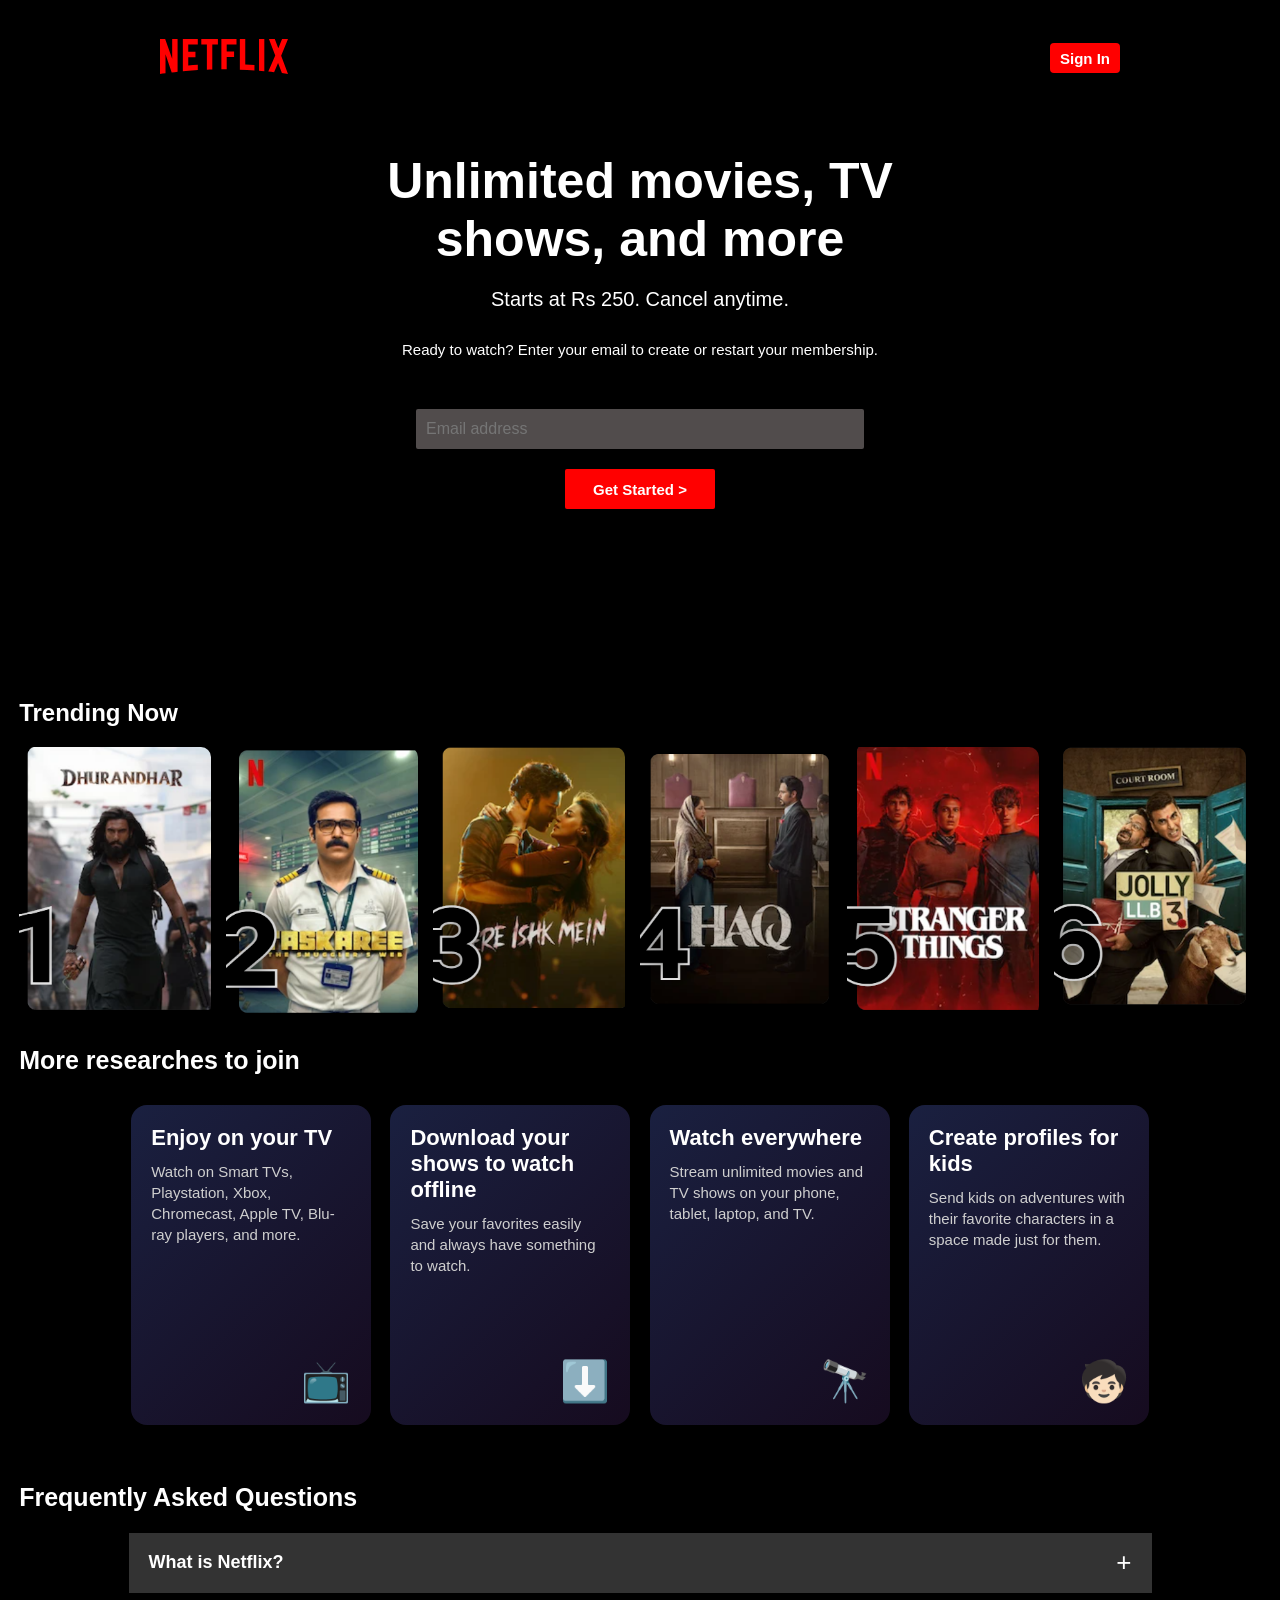
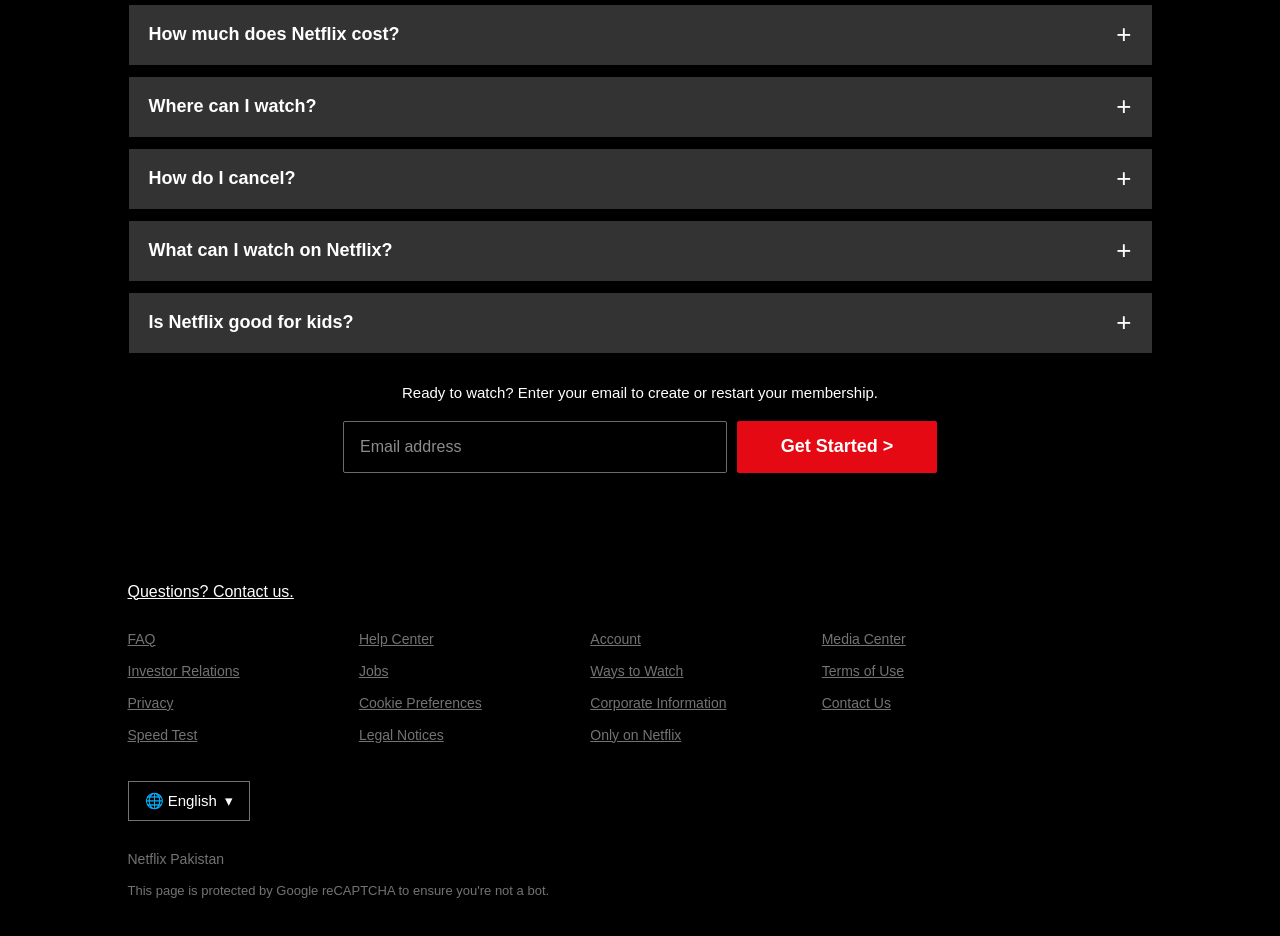
==== index.html @ a63647f4 "Initial commit" ====
<!DOCTYPE html>
<html lang="en">
<head>
    <meta charset="UTF-8">
    <meta name="viewport" content="width=device-width, initial-scale=1.0">
    <title>Netflix_Clon</title>
    <link rel="stylesheet" href="index.css">
</head>
<body>
    <div class="main-wrap">
        <div class="main">
            <nav>
                <span><img src="Items/logo.svg" alt="logo"></span>
                <div>
                    <a href="login.html"><button class="b"><b>Sign In</b></button></a>
                </div>
            </nav>
            <div class="box"></div>
            <div class="data">
                <span>Unlimited movies, TV <br>shows, and more<br></span>
                <span>Starts at Rs 250. Cancel anytime.</span>
                <span>Ready to watch? Enter your email to create or restart your membership.</span>
                <div>
                    <input type="email" placeholder="Email address" class="email"><br>
                    <button class="bt"><b>Get Started  ></b></button>
                </div>
            </div>
        </div>
    </div>

    <div class="content-wrap">
        <div class="trending-now">
            <h2>Trending Now</h2>
            <div class="slider">
                <div class="card m1"></div>
                <div class="card m2"></div>
                <div class="card m3"></div>
                <div class="card m4"></div>
                <div class="card m5"></div>
                <div class="card m6"></div>
                <div class="card m7"></div>
                <div class="card m8"></div>
            </div>
        </div>

        <div class="mm"><b>More researches to join</b></div>

        <div class="lower">
            <div class="reason-box">
                <div class="reason-text">
                    <h2>Enjoy on your TV</h2>
                    <p>Watch on Smart TVs, Playstation, Xbox, Chromecast, Apple TV, Blu-ray players, and more.</p>
                </div>
                <div class="reason-icon">📺</div>
            </div>

            <div class="reason-box">
                <div class="reason-text">
                    <h2>Download your shows to watch offline</h2>
                    <p>Save your favorites easily and always have something to watch.</p>
                </div>
                <div class="reason-icon">⬇️</div>
            </div>

            <div class="reason-box">
                <div class="reason-text">
                    <h2>Watch everywhere</h2>
                    <p>Stream unlimited movies and TV shows on your phone, tablet, laptop, and TV.</p>
                </div>
                <div class="reason-icon">🔭</div>
            </div>

            <div class="reason-box">
                <div class="reason-text">
                    <h2>Create profiles for kids</h2>
                    <p>Send kids on adventures with their favorite characters in a space made just for them.</p>
                </div>
                <div class="reason-icon">🧒🏻</div>
            </div>
        </div>

        <div class="faq-heading"><b>Frequently Asked Questions</b></div>

        <div class="bottom">
            <div class="faq-item">
                <div class="faq-question" onclick="toggleFAQ(this)">
                    <span>What is Netflix?</span>
                    <span class="faq-icon">+</span>
                </div>
                <div class="faq-answer">
                    <p>Netflix is a streaming service that offers a wide variety of award-winning TV shows, movies, anime, documentaries, and more on thousands of internet-connected devices.</p>
                    <p>You can watch as much as you want, whenever you want without a single commercial – all for one low monthly price. There's always something new to discover and new TV shows and movies are added every week!</p>
                </div>
            </div>

            <div class="faq-item">
                <div class="faq-question" onclick="toggleFAQ(this)">
                    <span>How much does Netflix cost?</span>
                    <span class="faq-icon">+</span>
                </div>
                <div class="faq-answer">
                    <p>Watch Netflix on your smartphone, tablet, Smart TV, laptop, or streaming device, all for one fixed monthly fee. Plans range from Rs 250 to Rs 1100 a month. No extra costs, no contracts.</p>
                </div>
            </div>

            <div class="faq-item">
                <div class="faq-question" onclick="toggleFAQ(this)">
                    <span>Where can I watch?</span>
                    <span class="faq-icon">+</span>
                </div>
                <div class="faq-answer">
                    <p>Watch anywhere, anytime. Sign in with your Netflix account to watch instantly on the web at netflix.com from your personal computer or on any internet-connected device that offers the Netflix app, including smart TVs, smartphones, tablets, streaming media players and game consoles.</p>
                    <p>You can also download your favorite shows with the iOS or Android app. Use downloads to watch while you're on the go and without an internet connection. Take Netflix with you anywhere.</p>
                </div>
            </div>

            <div class="faq-item">
                <div class="faq-question" onclick="toggleFAQ(this)">
                    <span>How do I cancel?</span>
                    <span class="faq-icon">+</span>
                </div>
                <div class="faq-answer">
                    <p>Netflix is flexible. You can easily cancel your account online in two clicks. There are no cancellation fees – start or stop your account anytime.</p>
                </div>
            </div>

            <div class="faq-item">
                <div class="faq-question" onclick="toggleFAQ(this)">
                    <span>What can I watch on Netflix?</span>
                    <span class="faq-icon">+</span>
                </div>
                <div class="faq-answer">
                    <p>Netflix has an extensive library of feature films, documentaries, TV shows, anime, award-winning Netflix originals, and more. Watch as much as you want, anytime you want.</p>
                </div>
            </div>

            <div class="faq-item">
                <div class="faq-question" onclick="toggleFAQ(this)">
                    <span>Is Netflix good for kids?</span>
                    <span class="faq-icon">+</span>
                </div>
                <div class="faq-answer">
                    <p>The Netflix Kids experience is included in your membership to give parents control while kids enjoy family-friendly TV shows and movies in their own space.</p>
                    <p>Kids profiles come with PIN-protected parental controls that let you restrict the maturity rating of content kids can watch and block specific titles you don't want kids to see.</p>
                </div>
            </div>
        </div>

        <div class="boo">Ready to watch? Enter your email to create or restart your membership.</div>
        <div class="email-wrap">
            <input type="email" placeholder="Email address" class="email2">
            <button class="bt1"><b>Get Started  ></b></button>
        </div>

        <div class="footer">
            <p class="footer-contact">Questions? Contact us.</p>
            <div class="footer-links">
                <div class="footer-col">
                    <a href="javascript:void(0)">FAQ</a>
                    <a href="javascript:void(0)">Investor Relations</a>
                    <a href="javascript:void(0)">Privacy</a>
                    <a href="javascript:void(0)">Speed Test</a>
                </div>
                <div class="footer-col">
                    <a href="javascript:void(0)">Help Center</a>
                    <a href="javascript:void(0)">Jobs</a>
                    <a href="javascript:void(0)">Cookie Preferences</a>
                    <a href="javascript:void(0)">Legal Notices</a>
                </div>
                <div class="footer-col">
                    <a href="javascript:void(0)">Account</a>
                    <a href="javascript:void(0)">Ways to Watch</a>
                    <a href="javascript:void(0)">Corporate Information</a>
                    <a href="javascript:void(0)">Only on Netflix</a>
                </div>
                <div class="footer-col">
                    <a href="javascript:void(0)">Media Center</a>
                    <a href="javascript:void(0)">Terms of Use</a>
                    <a href="javascript:void(0)">Contact Us</a>
                </div>
            </div>
            <button class="lang-btn">🌐 English <span>▾</span></button>
            <p class="footer-country">Netflix Pakistan</p>
            <p class="footer-recaptcha">This page is protected by Google reCAPTCHA to ensure you're not a bot.</p>
        </div>
    </div>
</body>
</html>
---- index.css ----
*{
margin:0;
padding:0;
box-sizing: border-box;
}
body{
background-color: black;
font-family: "Netflix Sans", "Helvetica Neue", "Segoe UI", Roboto, Ubuntu, sans-serif;
overflow-x: hidden;
}

/* ===== HERO SECTION (centered, rounded, scales as one unit) ===== */
.main-wrap{
    width: 100%;
    display: flex;
    justify-content: center;
    padding: clamp(8px, 1.5vw, 20px) clamp(8px, 1.5vw, 20px) 0;
}
.main{
    position: relative;
    background-image: url(items/img.jpg);
    background-size: cover;
    background-position: center;
    height: clamp(400px, 62vw, 620px);
    width: 100%;
    max-width: 1400px;
    border-radius: clamp(8px, 1vw, 14px);
    overflow: hidden;
}
.main .box{
    height: 100%;
    width: 100%;
    opacity: 0.77;
    background-color: black;
    position: absolute;
    top: 0;
    left: 0;
    z-index: 1;
}
.curve-line{
    position: absolute;
    bottom: 0;
    left: 0;
    width: 100%;
    height: clamp(16px, 2.5vw, 30px);
    z-index: 5;
    filter: drop-shadow(0 0 4px #e50914);
}
nav{
    position: relative;
    display: flex;
    color: white;
    justify-content: space-between;
    align-items: center;
    z-index: 10;
    max-width: 1000px;
    width: 100%;
    margin: 0 auto;
    padding: clamp(10px, 2.5vw, 20px);
}
nav img {
    width: clamp(80px, 10vw, 150px);
    height: auto;
}
.b{
    background-color: red;
    color: white;
    border: none;
    width: clamp(50px, 6vw, 70px);
    height: clamp(24px, 3vw, 30px);
    font-size: clamp(11px, 1.3vw, 15px);
    cursor: pointer;
    border-radius: 4px;
    transition: background-color 0.3s ease-in-out;
}
.b:hover{
    background-color: rgb(217, 2, 2);
}
.data{
    height: 75%;
    color: white;
    text-align: center;
    align-items: center;
    justify-content: center;
    position: relative;
    z-index: 10;
    display: flex;
    flex-direction: column;
    gap: clamp(8px, 1.8vw, 20px);
    font-size: clamp(20px, 4.5vw, 50px);
    font-weight: bolder;
    padding: 0 clamp(10px, 3vw, 20px);
}
.data :nth-child(2){
    font-size: clamp(12px, 1.8vw, 20px);
    font-weight: 500;
}
.data :nth-child(3){
    font-size: clamp(10px, 1.3vw, 15px);
    font-weight: 500;
    padding: clamp(6px, 1vw, 10px) 0;
}
.bt{
    background-color: red;
    width: clamp(100px, 15vw, 150px);
    height: clamp(30px, 4vw, 40px);
    font-size: clamp(14px, 2.5vw, 30px);
    color: white;
    border: none;
    border-radius: 2px;
    cursor: pointer;
}
.email{
    background-color: rgb(81, 76, 76);
    border: grey;
    width: clamp(200px, 35vw, 500px);
    height: clamp(30px, 4vw, 40px);
    border-radius: 2px;
    color: white;
    padding: 0 clamp(6px, 1vw, 10px);
    font-size: clamp(12px, 1.5vw, 16px);
}

/* ===== CONTENT WRAP (everything below hero, same centered unit) ===== */
.content-wrap{
    max-width: 1400px;
    margin: 0 auto;
    padding: 0 clamp(8px, 1.5vw, 20px);
}
.trending-now {
    padding: clamp(24px, 5.5vw, 60px) 0 0;
    color: white;
}
.trending-now h2{
    font-size: clamp(16px, 2.2vw, 24px);
}
.slider {
    display: flex;
    gap: clamp(8px, 1.2vw, 15px);
    overflow-x: auto;
    padding: clamp(10px, 1.8vw, 20px) 0;
    scrollbar-width: none;
}
.slider::-webkit-scrollbar {
    display: none;
}
.card {
    min-width: clamp(110px, 15vw, 200px);
    height: clamp(150px, 21vw, 280px);
    background-color: #333;
    border-radius: clamp(6px, 0.9vw, 10px);
    flex-shrink: 0;
    display: flex;
    align-items: center;
    justify-content: center;
    font-size: clamp(14px, 2.2vw, 30px);
    font-weight: bold;
    cursor: pointer;
    transition: transform 0.3s;
    background-size: cover;
    background-position: center;
}
.card:hover {
    transform: scale(1.05);
}
.m1{ background-image: url(Items/1.png); }
.m2{ background-image: url(Items/2.png); }
.m3{ background-image: url(Items/3.png); }
.m4{ background-image: url(Items/4.png); }
.m5{ background-image: url(Items/5.png); }
.m6{ background-image: url(Items/6.png); }
.m7{ background-image: url(Items/7.png); }
.m8{ background-image: url(Items/8.png); }

.mm{
    color: white;
    font-size: clamp(13px, 2vw, 25px);
    padding: clamp(6px, 1vw, 10px) 0;
}
.lower{
    display: flex;
    gap: clamp(10px, 1.5vw, 20px);
    justify-content: center;
    padding: clamp(12px, 2vw, 20px) 0;
    flex-wrap: wrap;
}
.reason-box{
    background: linear-gradient(135deg, #1a2040, #160b1f);
    width: clamp(160px, 22vw, 240px);
    height: clamp(210px, 29vw, 320px);
    border-radius: clamp(10px, 1.5vw, 16px);
    padding: clamp(12px, 1.8vw, 20px);
    color: white;
    display: flex;
    flex-direction: column;
    justify-content: space-between;
}
.reason-text h2{
    font-size: clamp(14px, 2vw, 22px);
    margin-bottom: clamp(6px, 1vw, 10px);
}
.reason-text p{
    font-size: clamp(11px, 1.4vw, 15px);
    color: #cfcfcf;
    line-height: 1.4;
}
.reason-icon{
    font-size: clamp(22px, 3.2vw, 40px);
    align-self: flex-end;
}
.faq-heading{
    font-size: clamp(16px, 2.5vw, 25px);
    color: white;
    text-align: center;
    margin: clamp(20px, 3vw, 40px) 0 clamp(10px, 1.5vw, 20px);
}
.bottom{
    display: flex;
    flex-direction: column;
    gap: clamp(6px, 1vw, 10px);
}
.faq-item{
    width: 100%;
    max-width: 1025px;
    margin: 0 auto;
    background-color: #333;
    color: white;
    border: 1px solid #000;
}
.faq-question{
    height: clamp(45px, 5.5vw, 60px);
    padding: 0 clamp(10px, 2vw, 20px);
    display: flex;
    justify-content: space-between;
    align-items: center;
    cursor: pointer;
    font-weight: bolder;
    font-size: clamp(12px, 1.7vw, 18px);
    transition: background-color 0.3s ease-in-out;
}
.faq-question:hover{
    background-color: rgb(90, 89, 89);
}
.faq-item.open .faq-question{
    background-color: rgb(60, 59, 59);
    border: 1px solid white;
}
.faq-icon{
    font-size: clamp(18px, 2.4vw, 26px);
    font-weight: 300;
    transition: transform 0.3s ease-in-out;
}
.faq-item.open .faq-icon{
    transform: rotate(45deg);
}
.faq-answer{
    max-height: 0;
    overflow: hidden;
    transition: max-height 0.4s ease-in-out;
    padding: 0 clamp(10px, 2vw, 20px);
    font-size: clamp(12px, 1.5vw, 16px);
    line-height: 1.6;
    color: white;
}
.faq-answer p{
    margin: clamp(10px, 1.5vw, 16px) 0;
}
.faq-item.open .faq-answer{
    max-height: 600px;
}
.boo{
    font-size: clamp(11px, 1.4vw, 15px);
    color: white;
    text-align: center;
    padding: clamp(20px, 3vw, 30px) 0 0;
}
.email-wrap{
    display: flex;
    justify-content: center;
    align-items: center;
    gap: clamp(6px, 1vw, 10px);
    flex-wrap: wrap;
    padding: clamp(10px, 2vw, 20px) 0 clamp(30px, 4vw, 50px);
}

.email2{
    background-color: black;
    border: 1px solid #6b6b6b;
    color: white;
    width: clamp(200px, 30vw, 440px);
    height: clamp(38px, 5vw, 52px);
    border-radius: 2px;
    padding: 0 clamp(10px, 1.5vw, 16px);
    font-size: clamp(13px, 1.6vw, 16px);
}
.email2::placeholder{
    color: #8c8c8c;
}
.bt1{
    background-color: #e50914;
    width: clamp(150px, 20vw, 200px);
    height: clamp(38px, 5vw, 52px);
    font-size: clamp(14px, 1.8vw, 18px);
    color: white;
    border: none;
    border-radius: 2px;
    cursor: pointer;
    white-space: nowrap;
    display: flex;
    align-items: center;
    justify-content: center;
    gap: 6px;
}
.footer{
    padding: clamp(30px, 5vw, 60px) 0 clamp(20px, 3vw, 40px);
    color: #737373;
}
.footer-contact{
    color: white;
    font-size: clamp(13px, 1.6vw, 16px);
    text-decoration: underline;
    margin-bottom: clamp(20px, 3vw, 30px);
    cursor: pointer;
}
.footer-links{
    display: grid;
    grid-template-columns: repeat(4, 1fr);
    gap: clamp(10px, 1.5vw, 20px) clamp(15px, 2vw, 30px);
    max-width: 900px;
    margin-bottom: clamp(20px, 3vw, 40px);
}
.footer-col{
    display: flex;
    flex-direction: column;
    gap: clamp(10px, 1.5vw, 16px);
}
.footer-col a{
    color: #737373;
    font-size: clamp(11px, 1.3vw, 14px);
    text-decoration: underline;
}
.footer-col a:hover{
    color: #b3b3b3;
}
.lang-btn{
    background: black;
    border: 1px solid #737373;
    color: white;
    padding: clamp(6px, 1vw, 10px) clamp(10px, 1.5vw, 16px);
    font-size: clamp(12px, 1.4vw, 15px);
    cursor: pointer;
    margin-bottom: clamp(20px, 3vw, 30px);
    display: flex;
    align-items: center;
    gap: 8px;
}
.footer-country{
    font-size: clamp(11px, 1.3vw, 14px);
    margin-bottom: clamp(10px, 1.5vw, 16px);
}
.footer-recaptcha{
    font-size: clamp(10px, 1.2vw, 13px);
}

@media (max-width: 600px){
    .footer-links{
        grid-template-columns: repeat(2, 1fr);
    }
}
.faq-heading{
    font-size: clamp(16px, 2.5vw, 25px);
    color: white;
    text-align: left;
    margin: clamp(20px, 3vw, 40px) 0 clamp(10px, 1.5vw, 20px);
}
.footer{
    padding: clamp(30px, 5vw, 60px) 0 clamp(20px, 3vw, 40px);
    color: #737373;
    max-width: 1025px;
    margin: 0 auto;
}
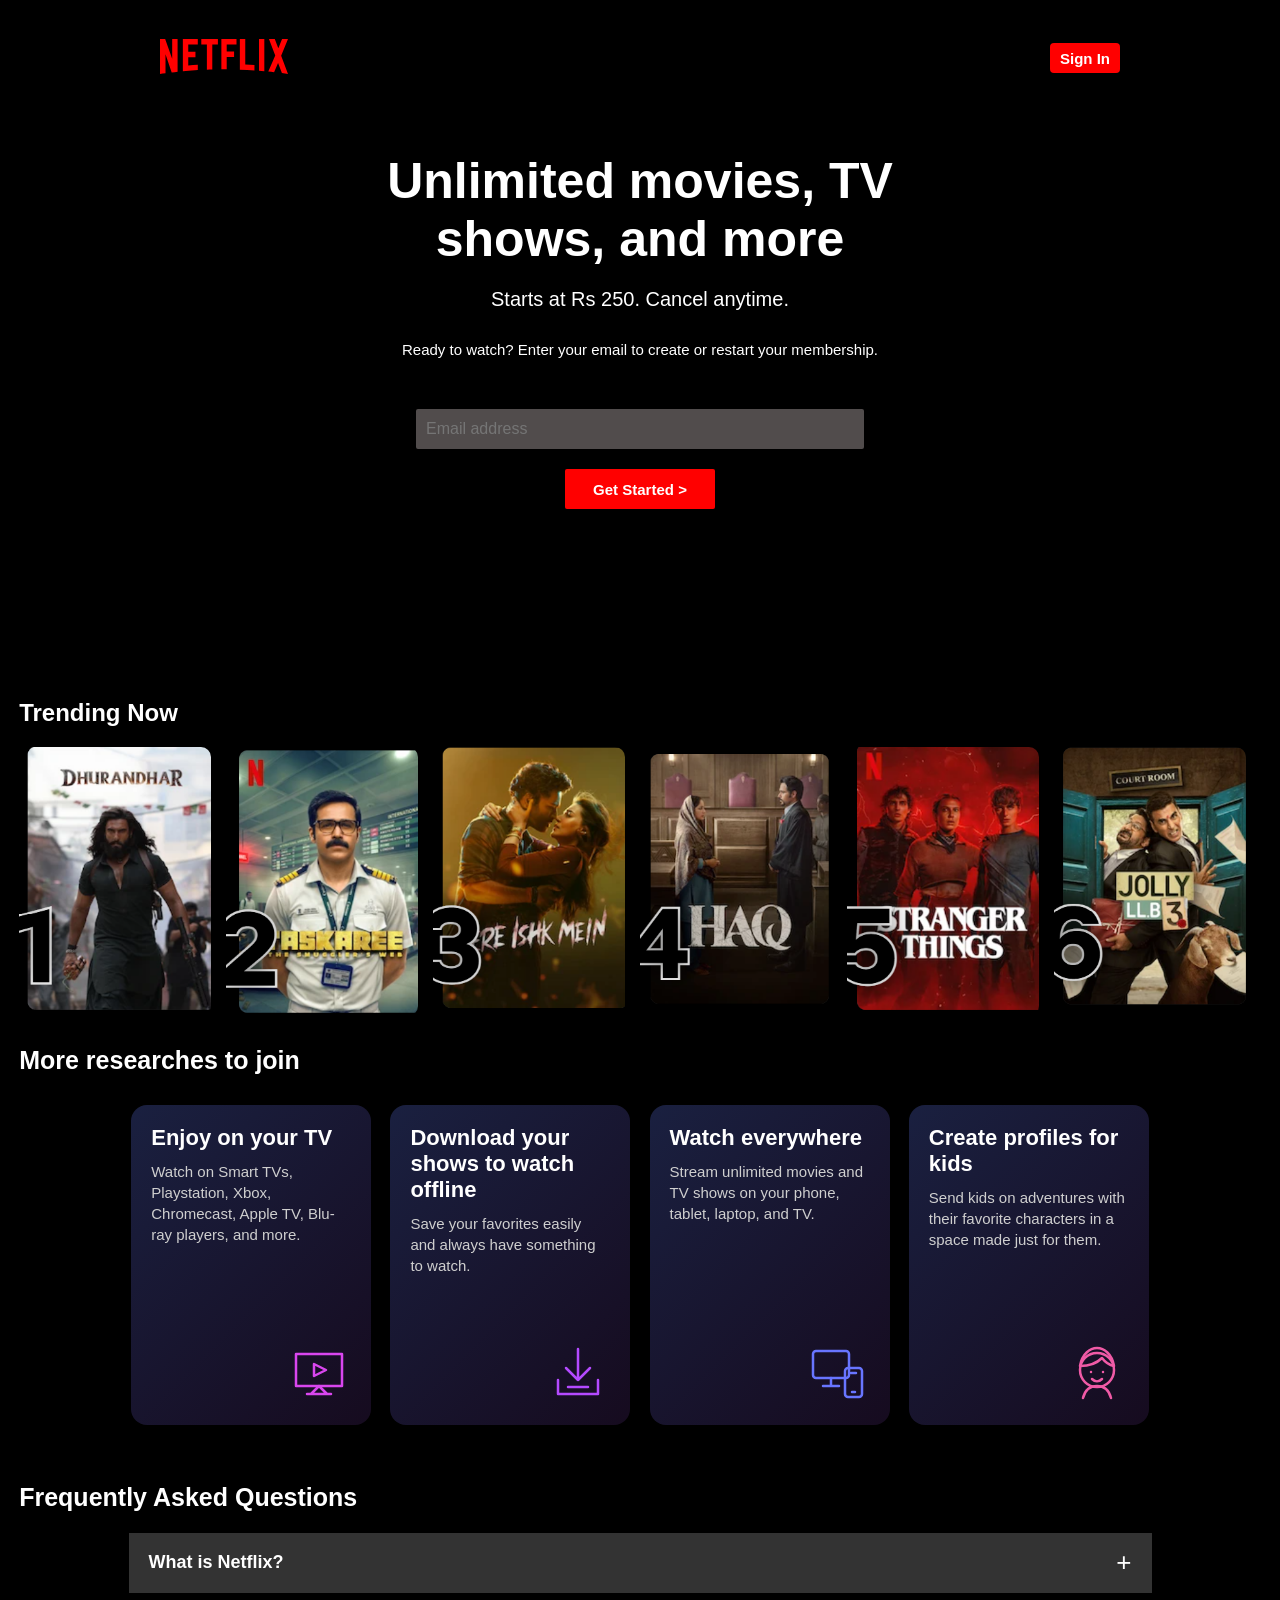
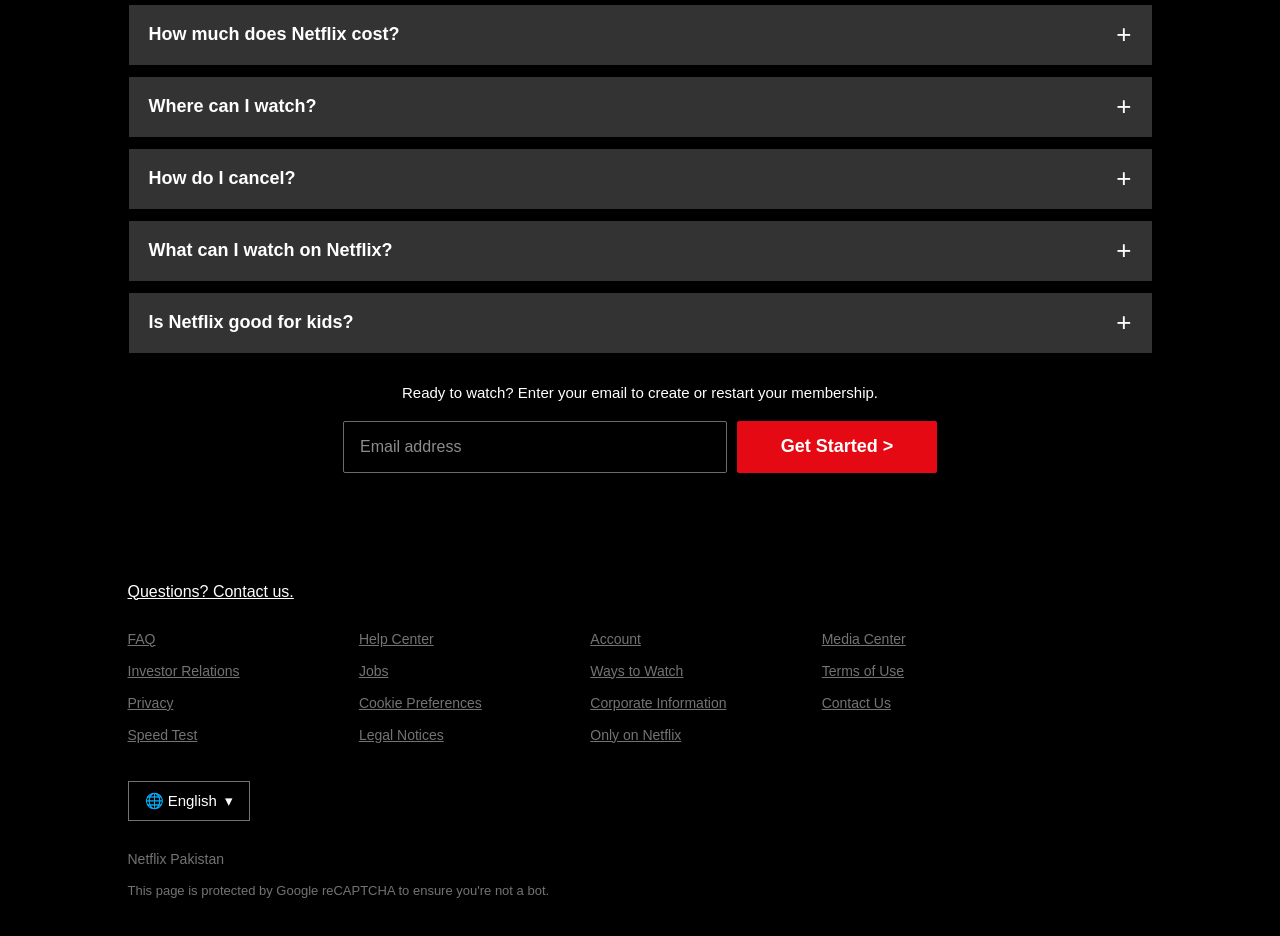
==== commit ca0b5c10: "Replace reason-card emoji with line icons Co-authored-by: Copilot <223556219+Copilot@users.noreply.g" ====
--- a/index.html
+++ b/index.html
@@ -51,7 +51,13 @@
                     <h2>Enjoy on your TV</h2>
                     <p>Watch on Smart TVs, Playstation, Xbox, Chromecast, Apple TV, Blu-ray players, and more.</p>
                 </div>
-                <div class="reason-icon">📺</div>
+                <div class="reason-icon" aria-hidden="true">
+                    <svg viewBox="0 0 64 64" fill="none">
+                        <path d="M9 13h46v32H9z" />
+                        <path d="m24 53 8-8 8 8M20 53h24" />
+                        <path d="m27 23 12 6-12 6z" />
+                    </svg>
+                </div>
             </div>
 
             <div class="reason-box">
@@ -59,7 +65,13 @@
                     <h2>Download your shows to watch offline</h2>
                     <p>Save your favorites easily and always have something to watch.</p>
                 </div>
-                <div class="reason-icon">⬇️</div>
+                <div class="reason-icon" aria-hidden="true">
+                    <svg viewBox="0 0 64 64" fill="none">
+                        <path d="M32 8v31m-12-12 12 12 12-12" />
+                        <path d="M12 39v14h40V39" />
+                        <path d="M22 46h20" />
+                    </svg>
+                </div>
             </div>
 
             <div class="reason-box">
@@ -67,7 +79,14 @@
                     <h2>Watch everywhere</h2>
                     <p>Stream unlimited movies and TV shows on your phone, tablet, laptop, and TV.</p>
                 </div>
-                <div class="reason-icon">🔭</div>
+                <div class="reason-icon" aria-hidden="true">
+                    <svg viewBox="0 0 64 64" fill="none">
+                        <rect x="7" y="10" width="36" height="27" rx="3" />
+                        <path d="M17 45h16m-8-8v8" />
+                        <rect x="39" y="27" width="17" height="29" rx="3" />
+                        <path d="M45 32h5m-4 19h3" />
+                    </svg>
+                </div>
             </div>
 
             <div class="reason-box">
@@ -75,7 +94,13 @@
                     <h2>Create profiles for kids</h2>
                     <p>Send kids on adventures with their favorite characters in a space made just for them.</p>
                 </div>
-                <div class="reason-icon">🧒🏻</div>
+                <div class="reason-icon" aria-hidden="true">
+                    <svg viewBox="0 0 64 64" fill="none">
+                        <circle cx="32" cy="29" r="17" />
+                        <path d="M15 25c2-12 10-18 17-18s15 6 17 18c-5-1-9-4-12-8-5 5-13 8-22 8Z" />
+                        <path d="M26 31h.02M38 31h.02M27 38c3 3 7 3 10 0M18 57c2-8 7-12 14-12s12 4 14 12" />
+                    </svg>
+                </div>
             </div>
         </div>
 
--- a/index.css
+++ b/index.css
@@ -205,8 +205,28 @@
     line-height: 1.4;
 }
 .reason-icon{
-    font-size: clamp(22px, 3.2vw, 40px);
+    width: clamp(44px, 6vw, 64px);
+    height: clamp(44px, 6vw, 64px);
     align-self: flex-end;
+    color: #d946ef;
+}
+.reason-icon svg{
+    display: block;
+    width: 100%;
+    height: 100%;
+    stroke: currentColor;
+    stroke-width: 2.5;
+    stroke-linecap: round;
+    stroke-linejoin: round;
+}
+.reason-box:nth-child(2) .reason-icon{
+    color: #b44aff;
+}
+.reason-box:nth-child(3) .reason-icon{
+    color: #6875ff;
+}
+.reason-box:nth-child(4) .reason-icon{
+    color: #f05aa6;
 }
 .faq-heading{
     font-size: clamp(16px, 2.5vw, 25px);
